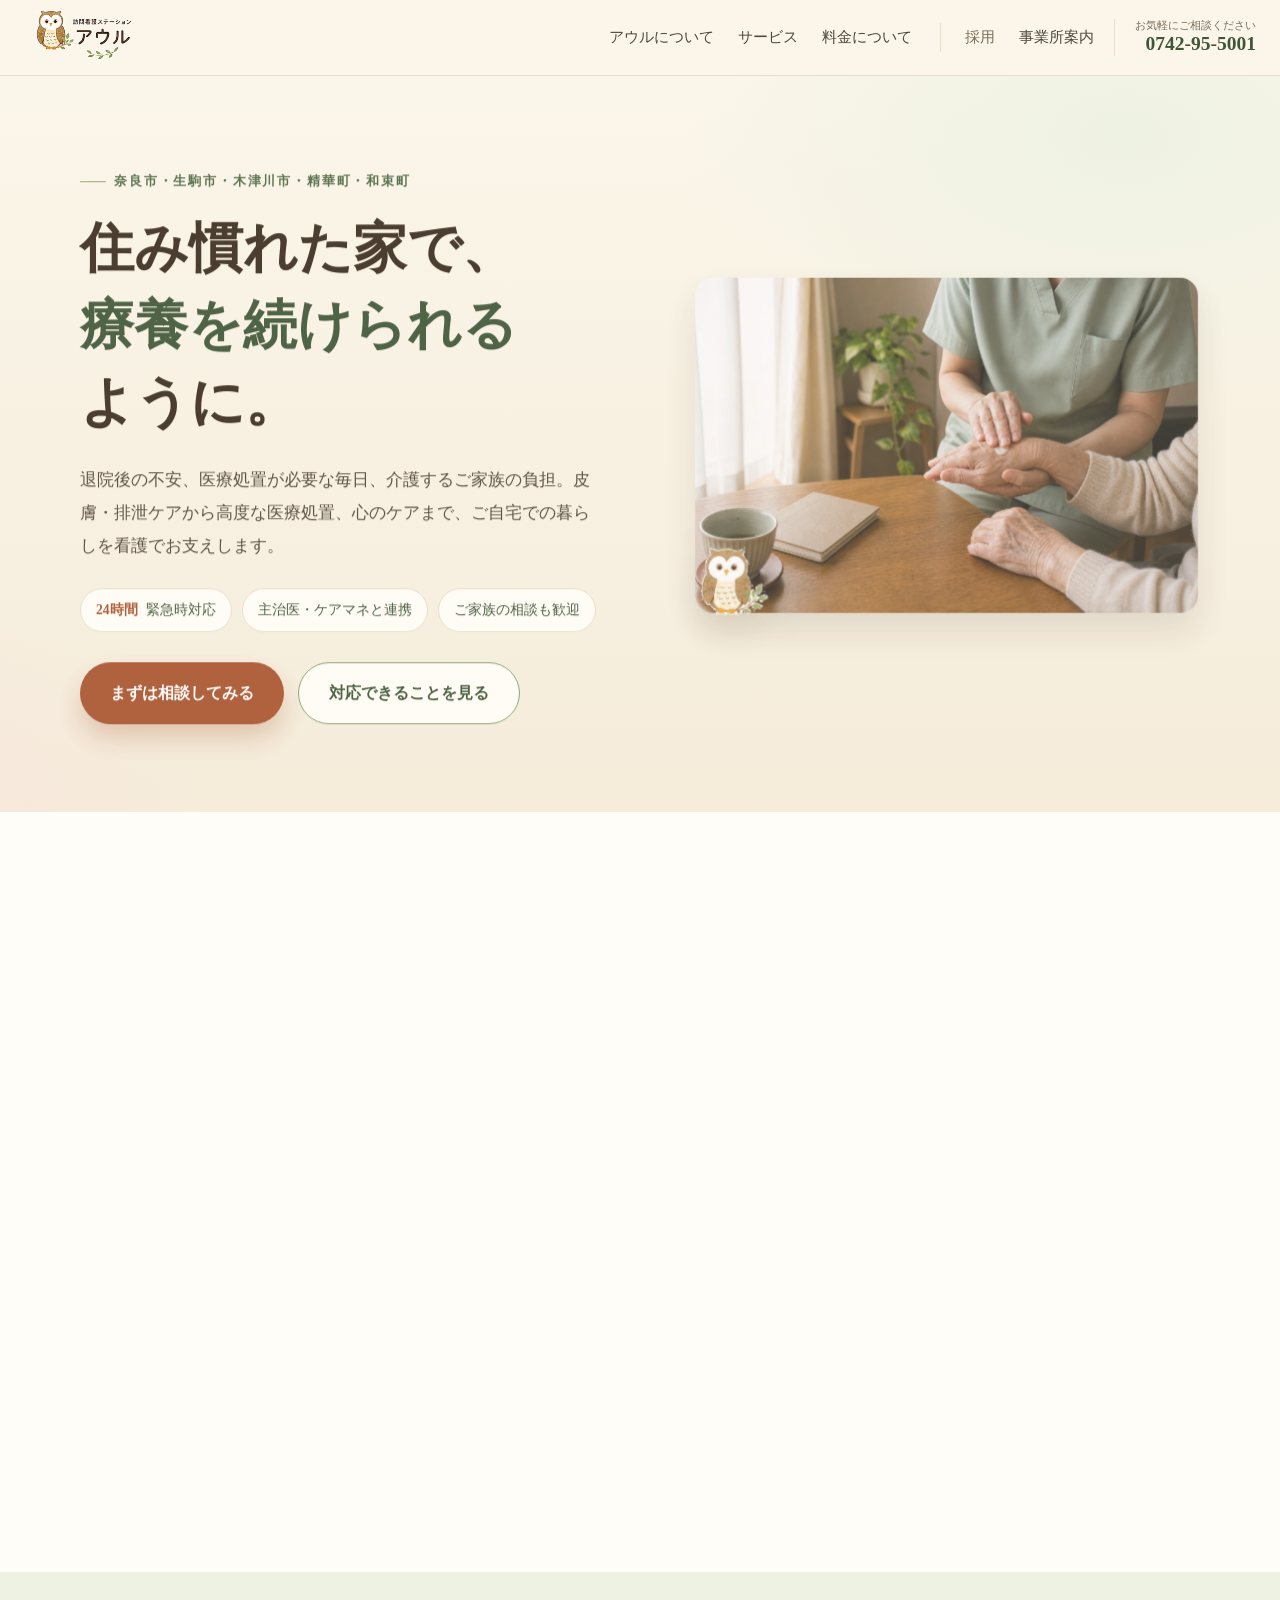
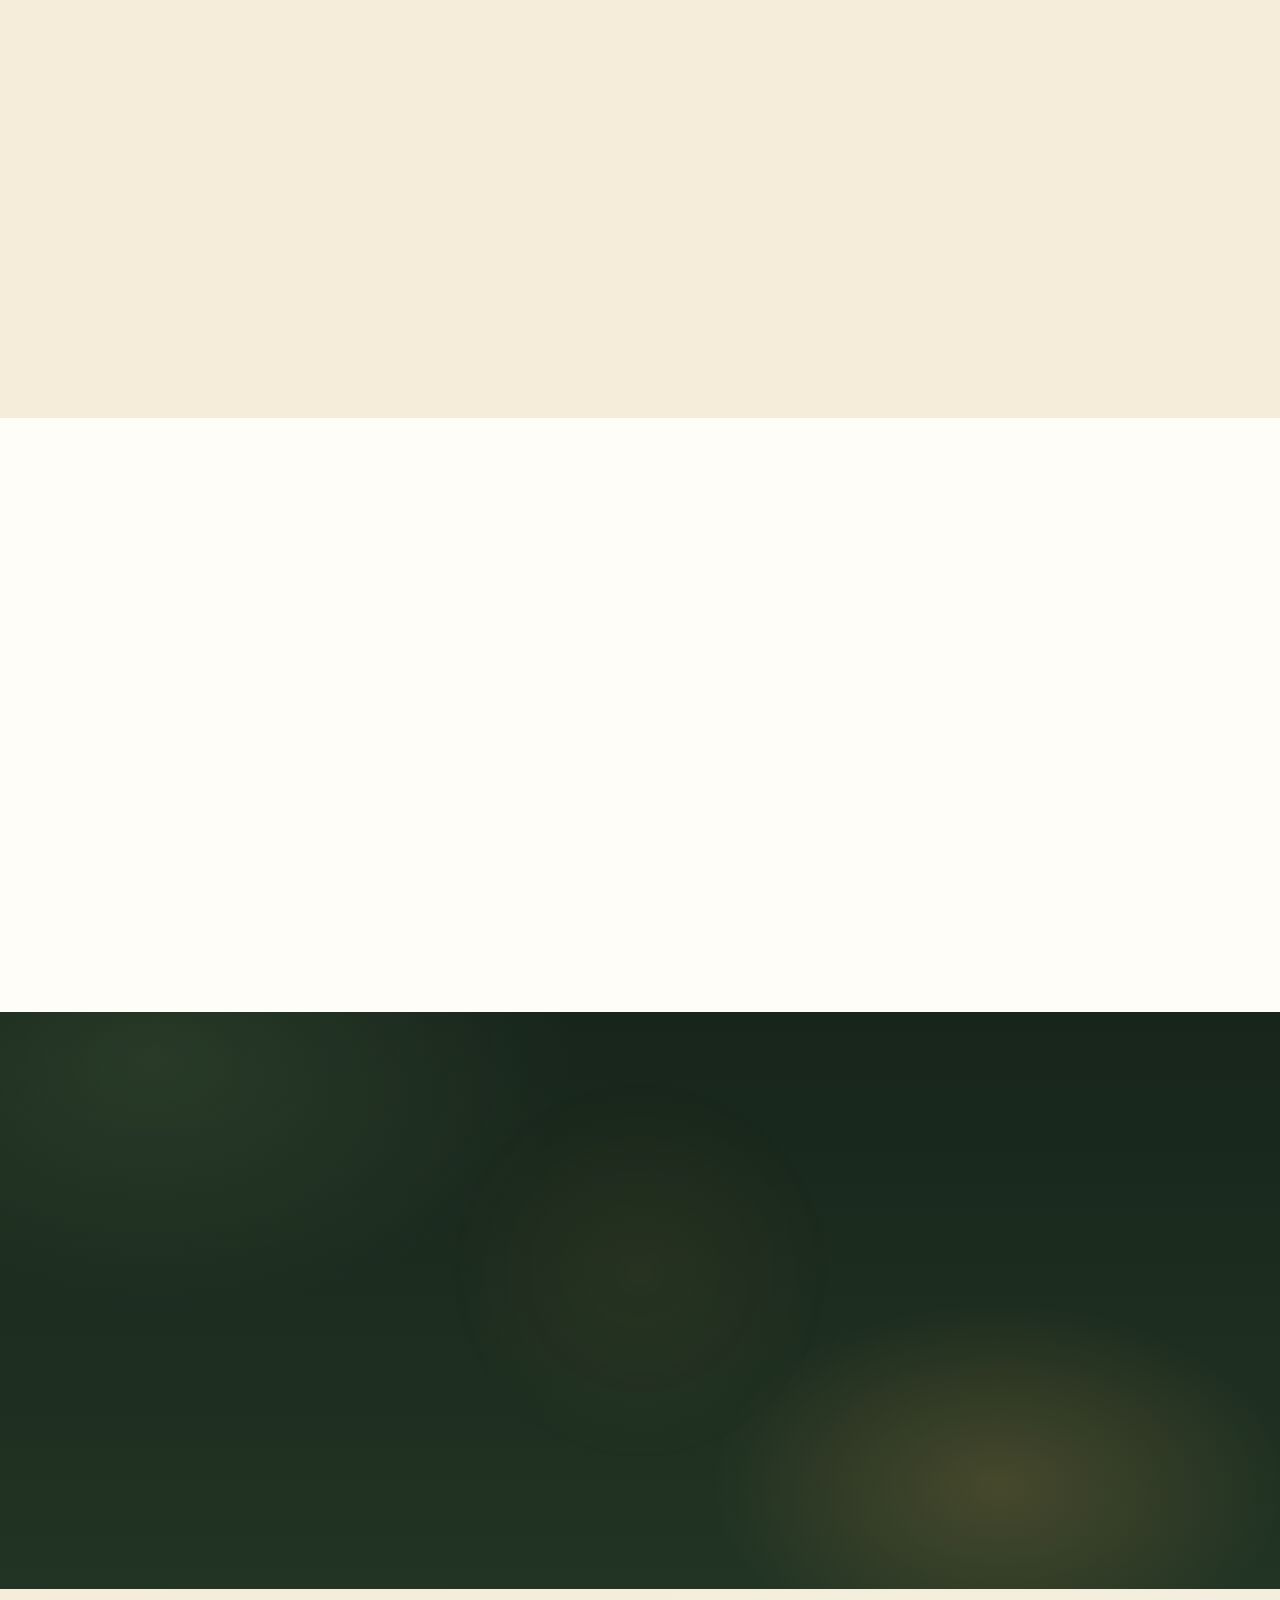
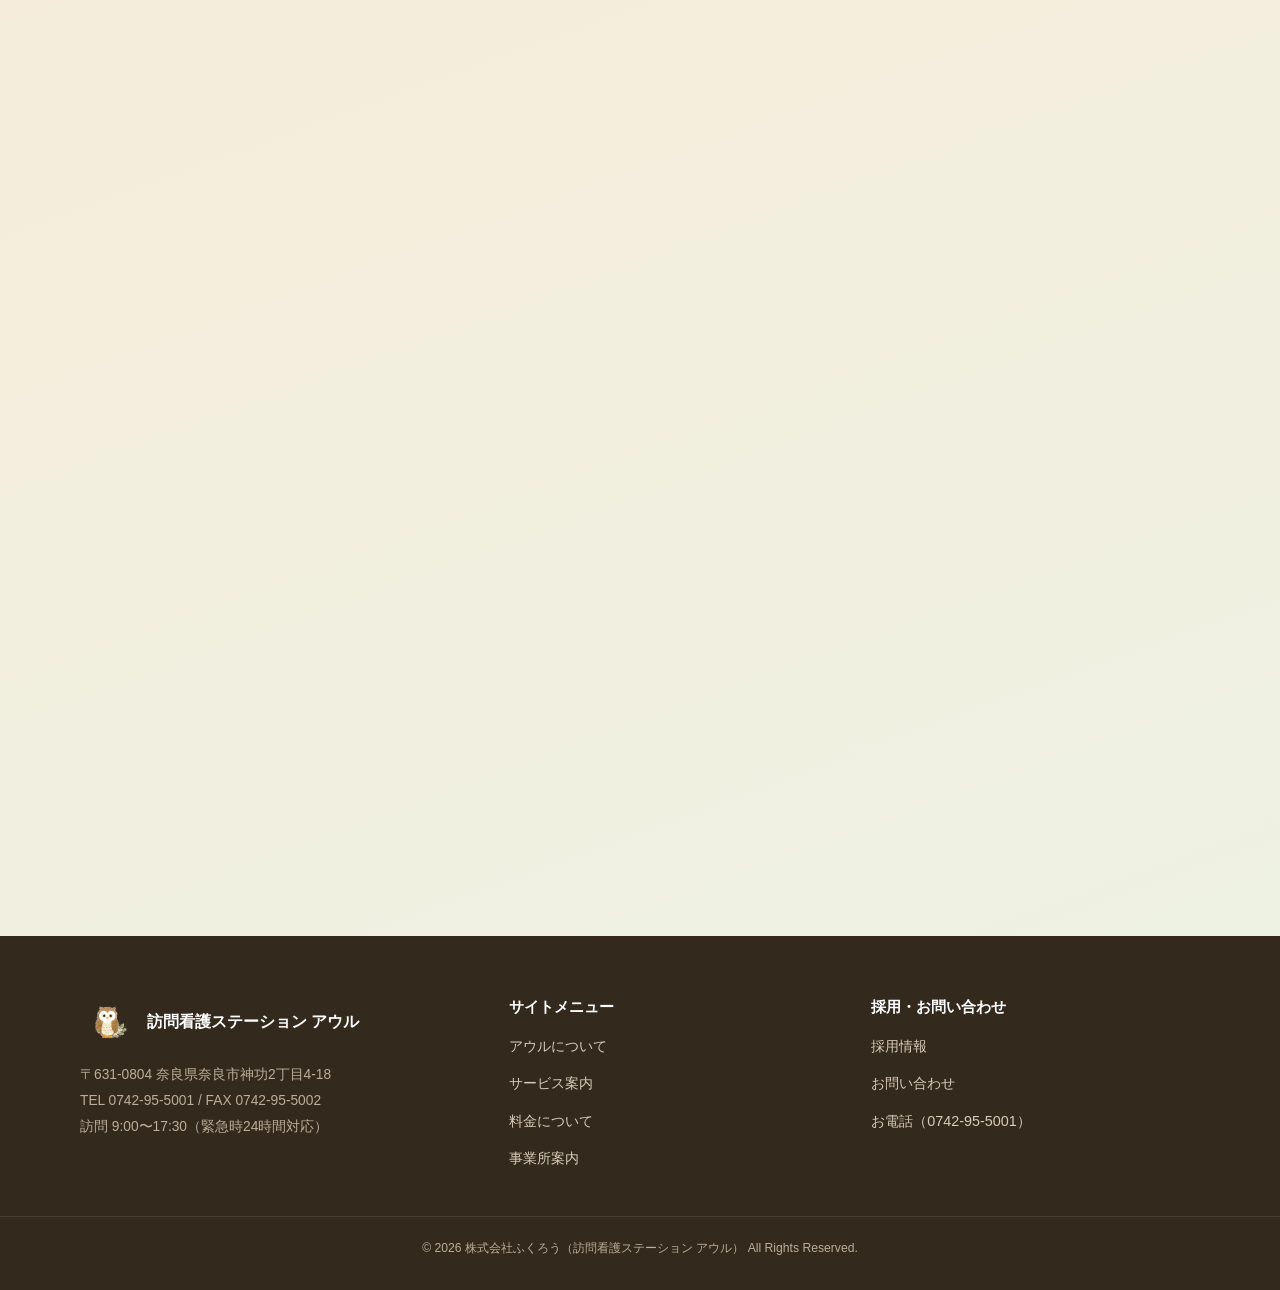
==== index.html @ 269f7a7a "訪問看護HP プレビュー v3 静的サイト Co-Authored-By: Claude Fable 5 <noreply@anthropic.com>" ====
<!doctype html>
<html lang="ja">
  <head>
    <meta charset="utf-8" />
    <meta http-equiv="refresh" content="0; url=./home.html" />
    <meta name="robots" content="noindex, nofollow" />
    <title>訪問看護ステーション アウル</title>
  </head>
  <body>
    <a href="./home.html">ホームページへ移動</a>
  </body>
</html>
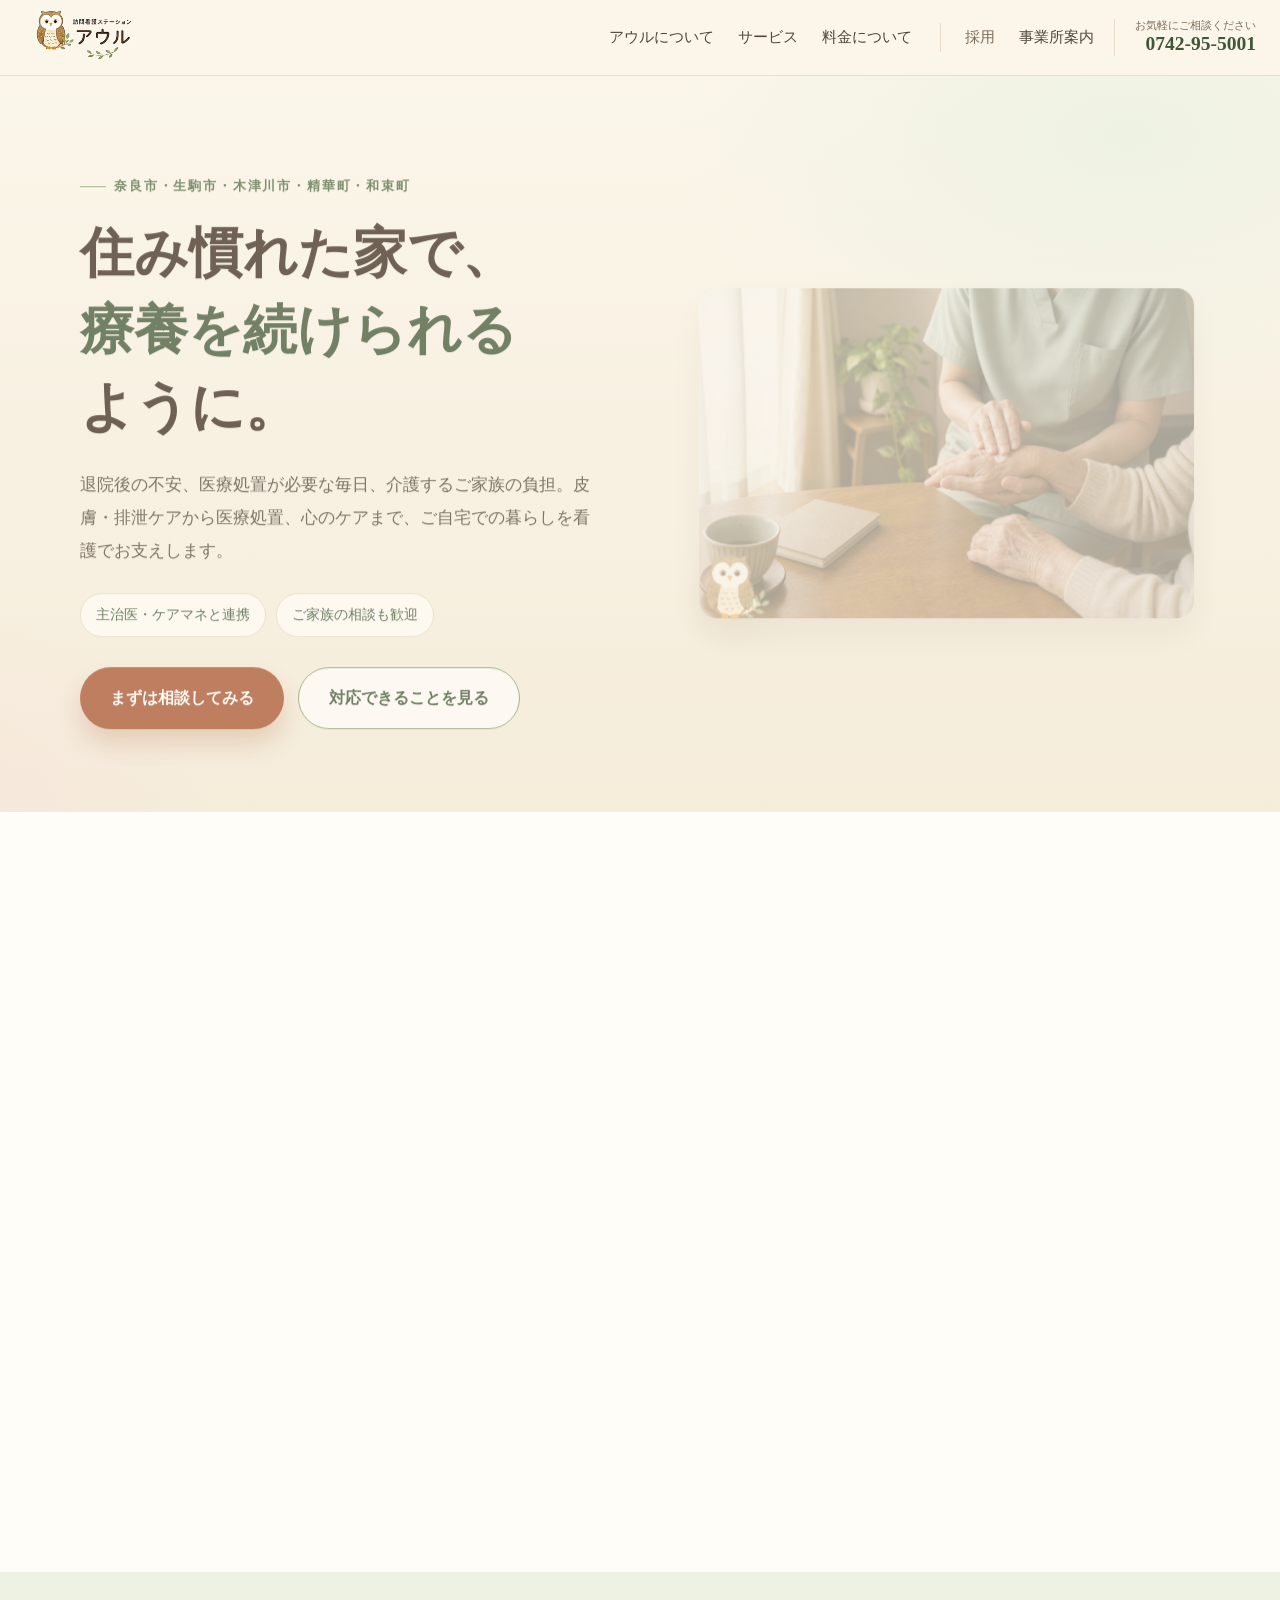
==== commit 40dc0097: "ルートURLのnoindexを外しcanonicalをhome.htmlへ向ける https://aurukango.jp/ はGoogleビジネスプロフィール・名刺・LINEに載せる 「顔」のURL" ====
--- a/index.html
+++ b/index.html
@@ -3,7 +3,7 @@
   <head>
     <meta charset="utf-8" />
     <meta http-equiv="refresh" content="0; url=./home.html" />
-    <meta name="robots" content="noindex, nofollow" />
+    <link rel="canonical" href="https://aurukango.jp/home.html" />
     <title>訪問看護ステーション アウル</title>
   </head>
   <body>
